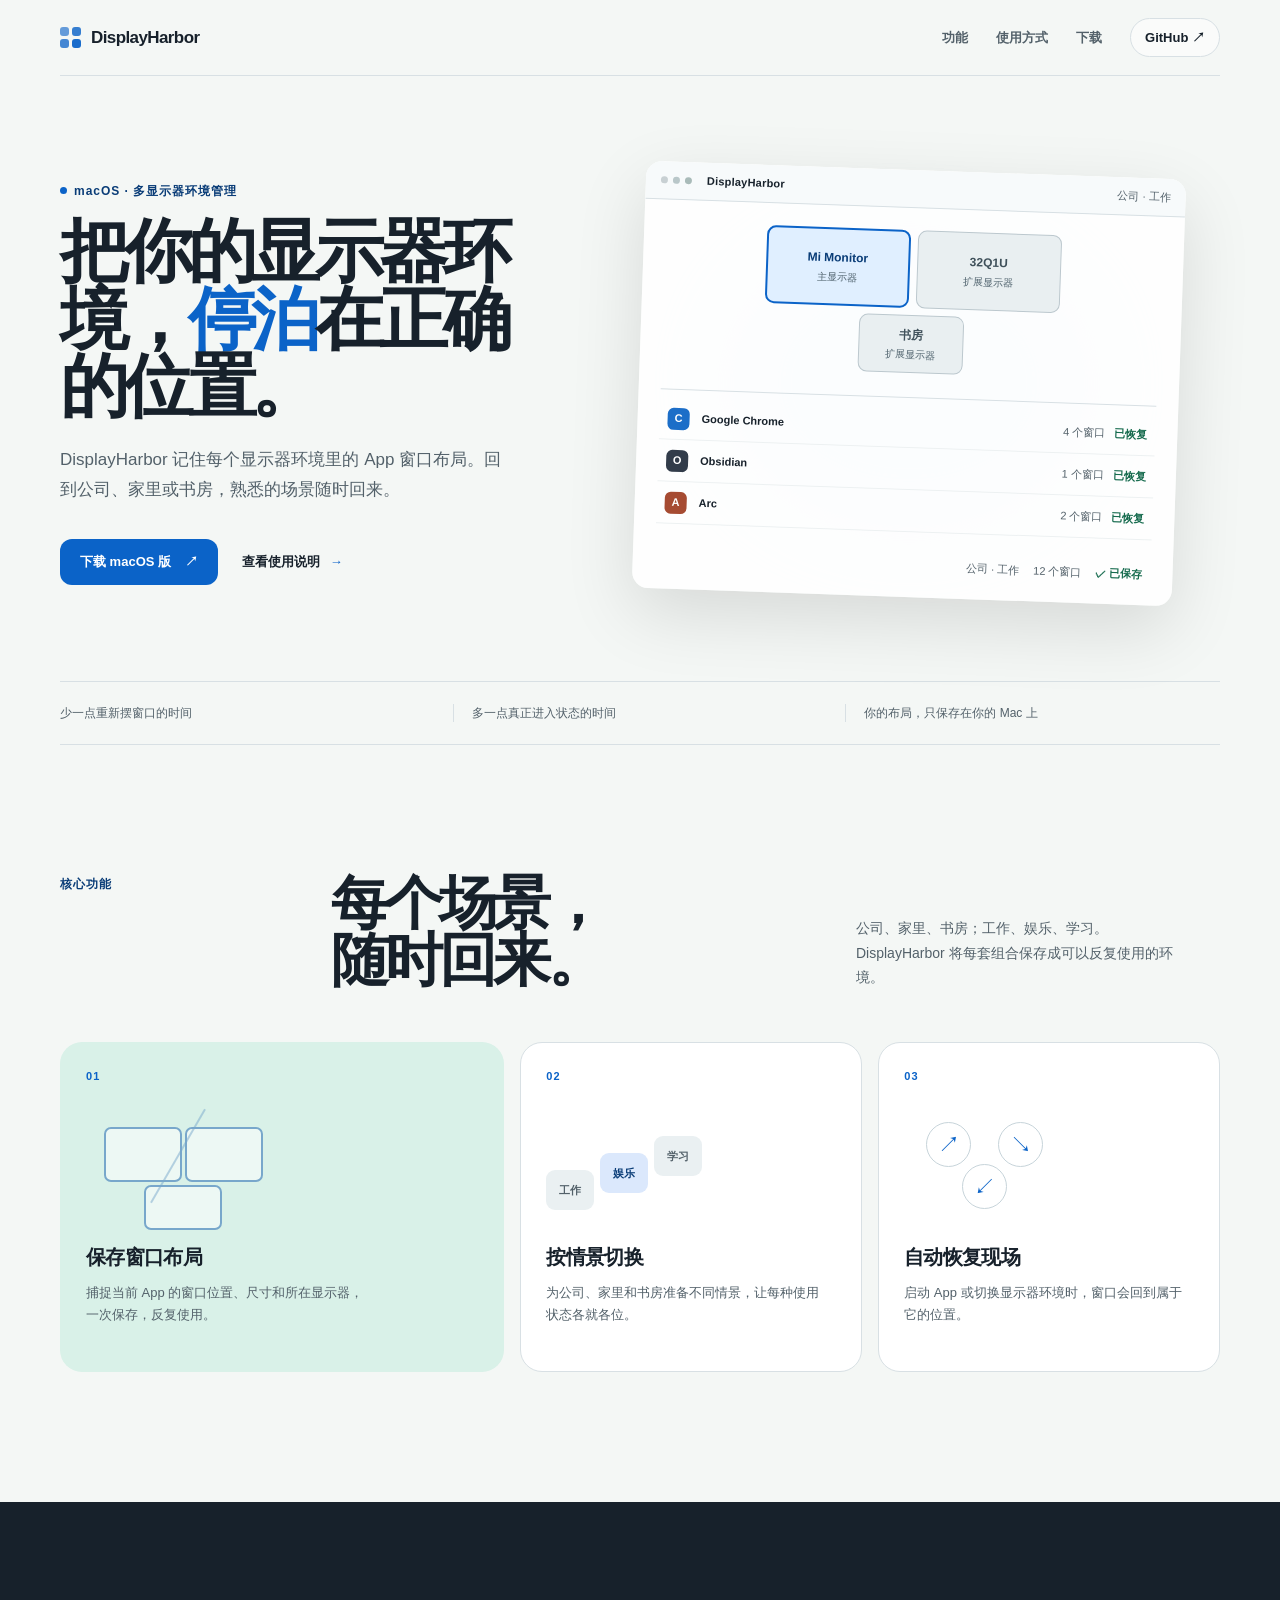
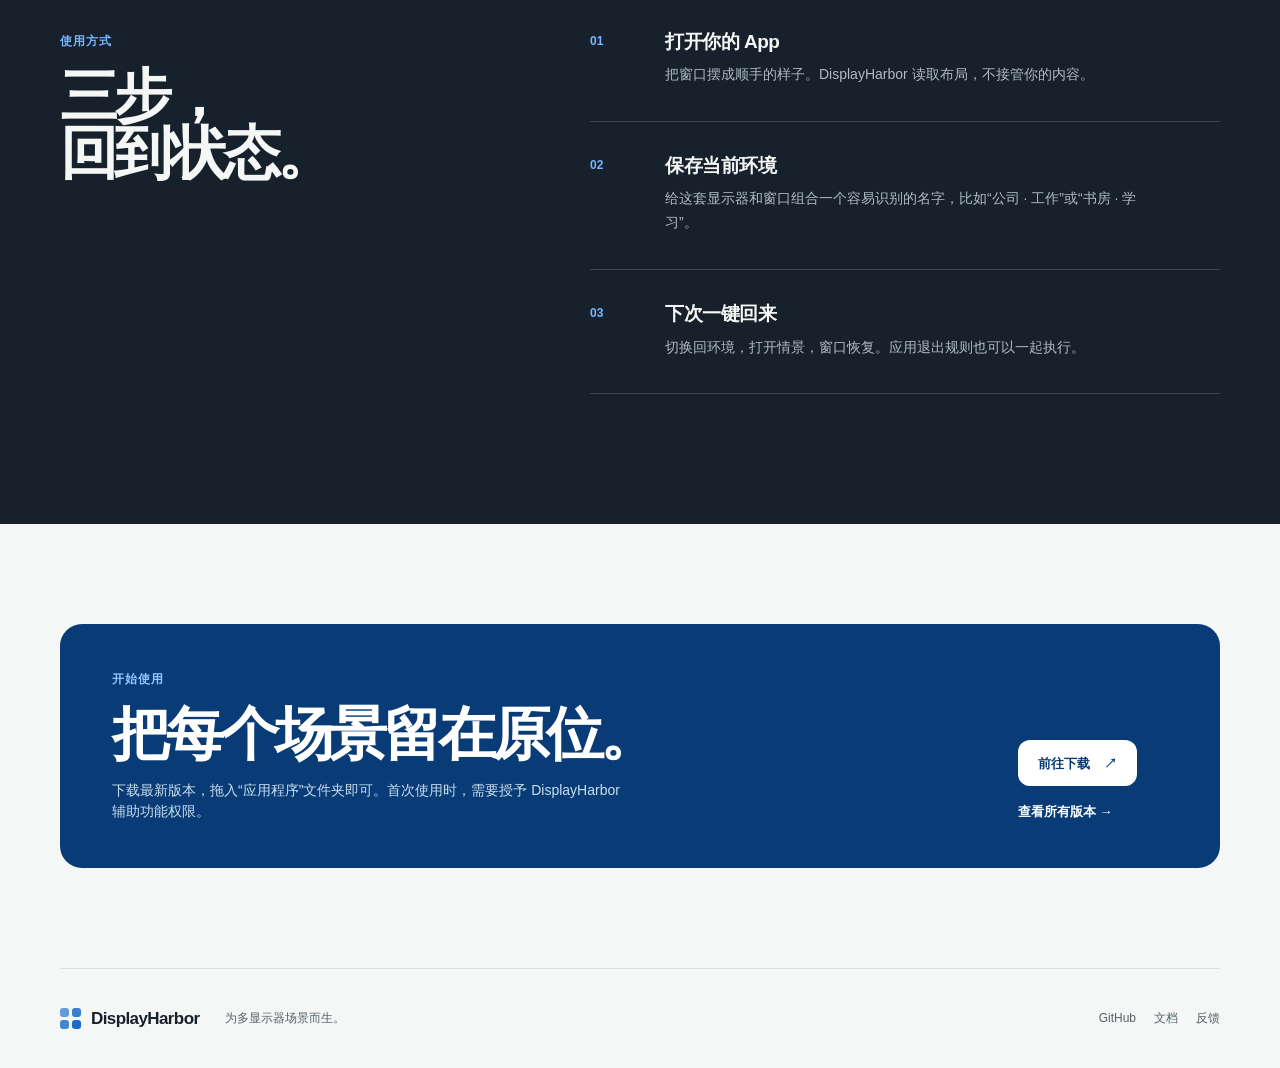
==== docs/index.html @ 487dbcd3 "feat: add DisplayHarbor product page Add the public landing page and GitHub Pages workflow for prese" ====
<!doctype html>
<html lang="zh-CN">
<head>
  <meta charset="utf-8">
  <meta name="viewport" content="width=device-width, initial-scale=1">
  <meta name="description" content="DisplayHarbor：为不同的多显示器环境保存、切换和恢复 App 窗口布局。">
  <title>DisplayHarbor — 多显示器窗口环境管理</title>
  <link rel="stylesheet" href="styles.css">
</head>
<body>
  <header class="site-header shell">
    <a class="brand" href="#top" aria-label="DisplayHarbor 首页">
      <span class="brand-mark" aria-hidden="true"><i></i><i></i><i></i><i></i></span>
      <span>DisplayHarbor</span>
    </a>
    <nav class="nav" aria-label="主导航">
      <a href="#features">功能</a>
      <a href="#how-it-works">使用方式</a>
      <a href="#download">下载</a>
      <a class="nav-github" href="https://github.com/mitaraifail/displayharbor" target="_blank" rel="noreferrer">GitHub ↗</a>
    </nav>
  </header>

  <main id="top">
    <section class="hero shell">
      <div class="hero-copy">
        <p class="eyebrow"><span class="eyebrow-dot"></span>macOS · 多显示器环境管理</p>
        <h1>把你的显示器环境，<em>停泊</em>在正确的位置。</h1>
        <p class="hero-lede">DisplayHarbor 记住每个显示器环境里的 App 窗口布局。回到公司、家里或书房，熟悉的场景随时回来。</p>
        <div class="hero-actions">
          <a class="button button-primary" href="https://github.com/mitaraifail/displayharbor/releases/latest" target="_blank" rel="noreferrer">下载 macOS 版 <span>↗</span></a>
          <a class="text-link" href="https://github.com/mitaraifail/displayharbor/blob/main/README.zh-CN.md" target="_blank" rel="noreferrer">查看使用说明 <span>→</span></a>
        </div>
      </div>

      <div class="hero-visual" aria-label="DisplayHarbor 多显示器布局示意图">
        <div class="visual-glow"></div>
        <div class="workspace-window">
          <div class="window-bar"><span></span><span></span><span></span><b>DisplayHarbor</b><small>公司 · 工作</small></div>
          <div class="workspace-body">
            <div class="display-map">
              <div class="display display-main active"><span>Mi Monitor</span><small>主显示器</small></div>
              <div class="display display-right"><span>32Q1U</span><small>扩展显示器</small></div>
              <div class="display display-bottom"><span>书房</span><small>扩展显示器</small></div>
            </div>
            <div class="layout-list">
              <div class="layout-row"><span class="app-icon blue">C</span><b>Google Chrome</b><span>4 个窗口</span><i>已恢复</i></div>
              <div class="layout-row"><span class="app-icon dark">O</span><b>Obsidian</b><span>1 个窗口</span><i>已恢复</i></div>
              <div class="layout-row"><span class="app-icon warm">A</span><b>Arc</b><span>2 个窗口</span><i>已恢复</i></div>
            </div>
            <div class="visual-caption"><span>公司 · 工作</span><span>12 个窗口</span><span class="caption-check">✓ 已保存</span></div>
          </div>
        </div>
      </div>
    </section>

    <section class="signal-strip shell" aria-label="产品特性概览">
      <span>少一点重新摆窗口的时间</span>
      <span>多一点真正进入状态的时间</span>
      <span>你的布局，只保存在你的 Mac 上</span>
    </section>

    <section class="section shell" id="features">
      <div class="section-intro">
        <p class="eyebrow">核心功能</p>
        <h2>每个场景，<br>随时回来。</h2>
        <p>公司、家里、书房；工作、娱乐、学习。DisplayHarbor 将每套组合保存成可以反复使用的环境。</p>
      </div>
      <div class="feature-grid">
        <article class="feature feature-wide">
          <div class="feature-number">01</div>
          <div class="feature-art art-layout"><span></span><span></span><span></span><i></i></div>
          <h3>保存窗口布局</h3>
          <p>捕捉当前 App 的窗口位置、尺寸和所在显示器，一次保存，反复使用。</p>
        </article>
        <article class="feature">
          <div class="feature-number">02</div>
          <div class="feature-art art-scenarios"><b>工作</b><b>娱乐</b><b>学习</b></div>
          <h3>按情景切换</h3>
          <p>为公司、家里和书房准备不同情景，让每种使用状态各就各位。</p>
        </article>
        <article class="feature">
          <div class="feature-number">03</div>
          <div class="feature-art art-restore"><span>↗</span><span>↘</span><span>↙</span></div>
          <h3>自动恢复现场</h3>
          <p>启动 App 或切换显示器环境时，窗口会回到属于它的位置。</p>
        </article>
      </div>
    </section>

    <section class="section process-section" id="how-it-works">
      <div class="shell process-grid">
        <div>
          <p class="eyebrow">使用方式</p>
          <h2>三步，<br>回到状态。</h2>
        </div>
        <ol class="steps">
          <li><span>01</span><div><h3>打开你的 App</h3><p>把窗口摆成顺手的样子。DisplayHarbor 读取布局，不接管你的内容。</p></div></li>
          <li><span>02</span><div><h3>保存当前环境</h3><p>给这套显示器和窗口组合一个容易识别的名字，比如“公司 · 工作”或“书房 · 学习”。</p></div></li>
          <li><span>03</span><div><h3>下次一键回来</h3><p>切换回环境，打开情景，窗口恢复。应用退出规则也可以一起执行。</p></div></li>
        </ol>
      </div>
    </section>

    <section class="download shell" id="download">
      <div class="download-panel">
        <div>
          <p class="eyebrow">开始使用</p>
          <h2>把每个场景留在原位。</h2>
          <p>下载最新版本，拖入“应用程序”文件夹即可。首次使用时，需要授予 DisplayHarbor 辅助功能权限。</p>
        </div>
        <div class="download-actions">
          <a class="button button-primary" href="https://github.com/mitaraifail/displayharbor/releases/latest" target="_blank" rel="noreferrer">前往下载 <span>↗</span></a>
          <a class="text-link light-link" href="https://github.com/mitaraifail/displayharbor/releases" target="_blank" rel="noreferrer">查看所有版本 →</a>
        </div>
      </div>
    </section>
  </main>

  <footer class="footer shell">
    <div class="brand footer-brand"><span class="brand-mark" aria-hidden="true"><i></i><i></i><i></i><i></i></span><span>DisplayHarbor</span></div>
    <p>为多显示器场景而生。</p>
    <div class="footer-links"><a href="https://github.com/mitaraifail/displayharbor" target="_blank" rel="noreferrer">GitHub</a><a href="https://github.com/mitaraifail/displayharbor/blob/main/README.zh-CN.md" target="_blank" rel="noreferrer">文档</a><a href="https://github.com/mitaraifail/displayharbor/issues" target="_blank" rel="noreferrer">反馈</a></div>
  </footer>
</body>
</html>
---- docs/styles.css ----
:root {
  --ink: #17212b;
  --muted: #53616a;
  --line: #d8e0e4;
  --paper: #f4f7f5;
  --panel: #ffffff;
  --blue: #0b63c8;
  --blue-dark: #093c77;
  --mint: #d9f1e8;
  --warm: #f7e7ce;
  --shadow: 0 24px 70px rgba(0, 0, 0, .12);
  --radius: 22px;
}

* { box-sizing: border-box; }
html { scroll-behavior: smooth; }
body { margin: 0; color: var(--ink); background: var(--paper); font-family: -apple-system, BlinkMacSystemFont, "SF Pro Display", "Helvetica Neue", Arial, sans-serif; line-height: 1.5; }
a { color: inherit; text-decoration: none; }
.shell { width: min(1160px, calc(100% - 48px)); margin: 0 auto; }
.site-header { display: flex; align-items: center; justify-content: space-between; min-height: 76px; border-bottom: 1px solid var(--line); }
.brand { display: inline-flex; align-items: center; gap: 10px; font-size: 17px; font-weight: 740; letter-spacing: -.035em; }
.brand-mark { display: grid; grid-template-columns: repeat(2, 9px); grid-template-rows: repeat(2, 9px); gap: 3px; width: 21px; height: 21px; }
.brand-mark i { display: block; border-radius: 3px; background: var(--blue); }
.brand-mark i:nth-child(1) { opacity: .62; }
.brand-mark i:nth-child(2) { opacity: .82; }
.brand-mark i:nth-child(3) { opacity: .76; }
.brand-mark i:nth-child(4) { opacity: .94; }
.nav { display: flex; gap: 28px; align-items: center; color: var(--muted); font-size: 13px; font-weight: 600; }
.nav a { transition: color .18s ease; }
.nav a:hover, .footer a:hover { color: var(--blue); }
.nav-github { color: var(--ink); padding: 9px 14px; border: 1px solid var(--line); border-radius: 999px; background: rgba(255,255,255,.55); }
.hero { display: grid; grid-template-columns: .86fr 1.14fr; gap: 70px; align-items: center; padding: 94px 0 84px; }
.eyebrow { margin: 0 0 18px; color: var(--blue-dark); font-size: 12px; font-weight: 800; letter-spacing: .08em; }
.eyebrow-dot { display: inline-block; width: 7px; height: 7px; margin-right: 7px; border-radius: 50%; background: var(--blue); vertical-align: 1px; }
h1, h2, h3, p { margin-top: 0; }
h1 { max-width: 520px; margin-bottom: 24px; font-size: clamp(44px, 5.4vw, 76px); line-height: .98; letter-spacing: -.075em; font-weight: 760; }
h1 em { color: var(--blue); font-style: normal; }
.hero-lede { max-width: 450px; color: var(--muted); font-size: 17px; line-height: 1.75; }
.hero-actions { display: flex; align-items: center; gap: 24px; margin-top: 34px; }
.button { display: inline-flex; justify-content: center; align-items: center; gap: 14px; min-height: 46px; padding: 0 20px; border-radius: 12px; font-size: 13px; font-weight: 760; transition: transform .18s ease, box-shadow .18s ease, background .18s ease; }
.button:hover { transform: translateY(-2px); box-shadow: 0 10px 22px rgba(0, 0, 0, .16); }
.button-primary { color: #fff; background: var(--blue); }
.button-primary:hover { background: var(--blue-dark); }
.text-link { color: var(--ink); font-size: 13px; font-weight: 700; }
.text-link span { color: var(--blue); margin-left: 6px; }
.hero-visual { position: relative; min-height: 410px; display: flex; align-items: center; justify-content: center; }
.visual-glow { position: absolute; width: 360px; height: 290px; border-radius: 50%; background: #dceaf7; filter: blur(35px); opacity: .75; }
.workspace-window { position: relative; z-index: 1; width: min(540px, 100%); overflow: hidden; border-radius: 16px; background: rgba(255,255,255,.88); box-shadow: var(--shadow); transform: rotate(2deg); }
.window-bar { display: flex; align-items: center; gap: 5px; min-height: 38px; padding: 10px 15px; border-bottom: 1px solid var(--line); background: #f7fafb; }
.window-bar > span { width: 7px; height: 7px; border-radius: 50%; background: #c8d0d3; }
.window-bar > span:nth-child(2) { background: #b9c7c9; }.window-bar > span:nth-child(3) { background: #a9bbb9; }
.window-bar b { margin-left: 10px; font-size: 11px; letter-spacing: .02em; }.window-bar small { margin-left: auto; color: var(--muted); font-size: 11px; }
.workspace-body { padding: 22px; }.display-map { display: grid; grid-template-columns: 1fr 1fr; grid-template-rows: 78px 58px; gap: 7px; width: 295px; margin: 0 auto 24px; }
.display { display: flex; flex-direction: column; justify-content: center; align-items: center; padding: 8px; border: 1px solid #bcc8ce; border-radius: 9px; background: #e9eff1; color: #3f505a; font-size: 12px; font-weight: 700; }.display small { margin-top: 3px; color: #4f626d; font-size: 10px; font-weight: 500; }.display.active { border: 2px solid var(--blue); background: #e0efff; color: var(--blue-dark); }.display-bottom { grid-column: 1 / span 2; width: 105px; justify-self: center; }
.layout-list { padding-top: 8px; border-top: 1px solid var(--line); }.layout-row { display: grid; grid-template-columns: 25px 1fr auto auto; gap: 9px; align-items: center; min-height: 42px; padding: 8px; border-bottom: 1px solid #edf1f2; font-size: 11px; }.layout-row > span:not(.app-icon) { color: var(--muted); }.layout-row i { color: #166b4e; font-size: 11px; font-style: normal; font-weight: 700; }.app-icon { display: grid; place-items: center; width: 22px; height: 22px; border-radius: 6px; color: #fff; font-size: 11px; font-weight: 800; }.app-icon.blue { background: #1c6ec8; }.app-icon.dark { background: #323c4a; }.app-icon.warm { background: #a64b32; }
.visual-caption { display: flex; justify-content: flex-end; gap: 14px; margin-top: 14px; padding: 12px 8px 0; color: var(--muted); font-size: 11px; }.caption-check { color: #166b4e; font-weight: 700; }
.signal-strip { display: grid; grid-template-columns: repeat(3, 1fr); gap: 18px; padding: 22px 0; border-top: 1px solid var(--line); border-bottom: 1px solid var(--line); color: var(--muted); font-size: 12px; }.signal-strip span + span { padding-left: 18px; border-left: 1px solid var(--line); }
.section { padding: 130px 0; }.section-intro { display: grid; grid-template-columns: .65fr 1.35fr 1fr; gap: 34px; align-items: end; margin-bottom: 52px; }.section-intro .eyebrow { align-self: start; }.section h2, .download h2 { margin-bottom: 0; font-size: clamp(34px, 4.5vw, 58px); line-height: 1; letter-spacing: -.065em; text-wrap: balance; }.section-intro > p:last-child { max-width: 330px; margin: 0; color: var(--muted); font-size: 14px; line-height: 1.75; }
.feature-grid { display: grid; grid-template-columns: 1.3fr 1fr 1fr; gap: 16px; }.feature { min-height: 330px; padding: 25px; border: 1px solid var(--line); border-radius: var(--radius); background: var(--panel); }.feature-wide { background: var(--mint); border-color: transparent; }.feature-number { color: var(--blue); font-size: 11px; font-weight: 800; letter-spacing: .1em; }.feature h3 { margin: 32px 0 10px; font-size: 20px; letter-spacing: -.035em; }.feature p { max-width: 280px; margin: 0; color: var(--muted); font-size: 13px; line-height: 1.7; }.feature-art { position: relative; height: 108px; margin-top: 18px; }.art-layout span { position: absolute; display: block; width: 78px; height: 55px; border: 2px solid #78a7cb; border-radius: 7px; background: rgba(255,255,255,.55); }.art-layout span:nth-child(1) { left: 18px; top: 25px; }.art-layout span:nth-child(2) { left: 99px; top: 25px; }.art-layout span:nth-child(3) { left: 58px; top: 83px; width: 78px; height: 45px; }.art-layout i { position: absolute; left: 91px; top: 0; width: 2px; height: 108px; background: #78a7cb; transform: rotate(30deg); opacity: .5; }.art-scenarios { display: flex; align-items: end; gap: 6px; }.art-scenarios b { padding: 12px 13px; border-radius: 9px; background: #eaf0f2; color: var(--muted); font-size: 11px; }.art-scenarios b:nth-child(2) { margin-bottom: 17px; background: #dbe8fc; color: var(--blue-dark); }.art-scenarios b:nth-child(3) { margin-bottom: 34px; }.art-restore span { position: absolute; display: grid; place-items: center; width: 45px; height: 45px; border: 1px solid #c7d4da; border-radius: 50%; color: var(--blue); font-size: 22px; }.art-restore span:nth-child(1) { left: 22px; top: 20px; }.art-restore span:nth-child(2) { left: 94px; top: 20px; }.art-restore span:nth-child(3) { left: 58px; top: 62px; }
.process-section { background: var(--ink); color: #f4f7f5; }.process-grid { display: grid; grid-template-columns: .8fr 1.2fr; gap: 110px; }.process-section .eyebrow { color: #75b6ff; }.steps { margin: 0; padding: 0; list-style: none; }.steps li { display: grid; grid-template-columns: 50px 1fr; gap: 25px; padding: 0 0 34px; margin-bottom: 34px; border-bottom: 1px solid rgba(255,255,255,.16); }.steps li:last-child { margin-bottom: 0; }.steps li > span { color: #75b6ff; font-size: 12px; font-weight: 800; }.steps h3 { margin: -4px 0 7px; font-size: 19px; letter-spacing: -.025em; }.steps p { max-width: 480px; margin: 0; color: #aebac0; font-size: 14px; line-height: 1.7; }
.download { padding: 100px 0; }.download-panel { display: flex; justify-content: space-between; align-items: end; gap: 40px; padding: 46px 52px; border-radius: var(--radius); background: var(--blue-dark); color: #fff; }.download .eyebrow { color: #91c7ff; }.download h2 { margin-bottom: 16px; }.download-panel p:not(.eyebrow) { max-width: 520px; margin-bottom: 0; color: #c9deee; font-size: 14px; }.download-actions { display: flex; flex-direction: column; align-items: flex-start; gap: 16px; min-width: 150px; }.download .button-primary { color: var(--blue-dark); background: #fff; }.download .button-primary:hover { background: #e9f4ff; }.light-link { color: #fff; white-space: nowrap; }
.footer { display: flex; align-items: center; gap: 26px; min-height: 100px; border-top: 1px solid var(--line); color: var(--muted); font-size: 12px; }.footer-brand { color: var(--ink); }.footer p { margin: 0; }.footer-links { display: flex; gap: 18px; margin-left: auto; }
@media (max-width: 850px) { .hero { grid-template-columns: 1fr; gap: 45px; padding-top: 64px; }.hero-copy { max-width: 640px; }.hero-visual { min-height: 350px; }.section-intro, .process-grid { grid-template-columns: 1fr; gap: 22px; }.feature-grid { grid-template-columns: 1fr 1fr; }.feature-wide { grid-column: 1 / -1; }.download-panel { align-items: flex-start; flex-direction: column; }.download-actions { flex-direction: row; align-items: center; } }
@media (max-width: 580px) { .shell { width: min(100% - 32px, 1160px); }.site-header { min-height: 66px; }.nav { gap: 12px; font-size: 11px; }.nav a:nth-child(-n+2) { display: none; }.nav-github { padding: 7px 10px; }.hero { padding: 56px 0 64px; }.hero-lede { font-size: 15px; }.hero-actions { align-items: flex-start; flex-direction: column; gap: 18px; }.hero-visual { min-height: 300px; }.workspace-window { transform: rotate(0); }.workspace-body { padding: 14px; }.display-map { width: 245px; }.visual-caption { align-self: center; justify-content: center; flex-wrap: wrap; margin-top: 14px; }.signal-strip { grid-template-columns: 1fr; gap: 11px; }.signal-strip span + span { padding: 0; border: 0; }.section { padding: 82px 0; }.section-intro { margin-bottom: 34px; }.feature-grid { grid-template-columns: 1fr; }.feature-wide { grid-column: auto; }.feature { min-height: 290px; }.download { padding: 64px 0; }.download-panel { padding: 30px 24px; }.download-actions { align-items: flex-start; flex-direction: column; }.footer { align-items: flex-start; flex-direction: column; gap: 10px; padding: 28px 0; }.footer-links { margin-left: 0; } }
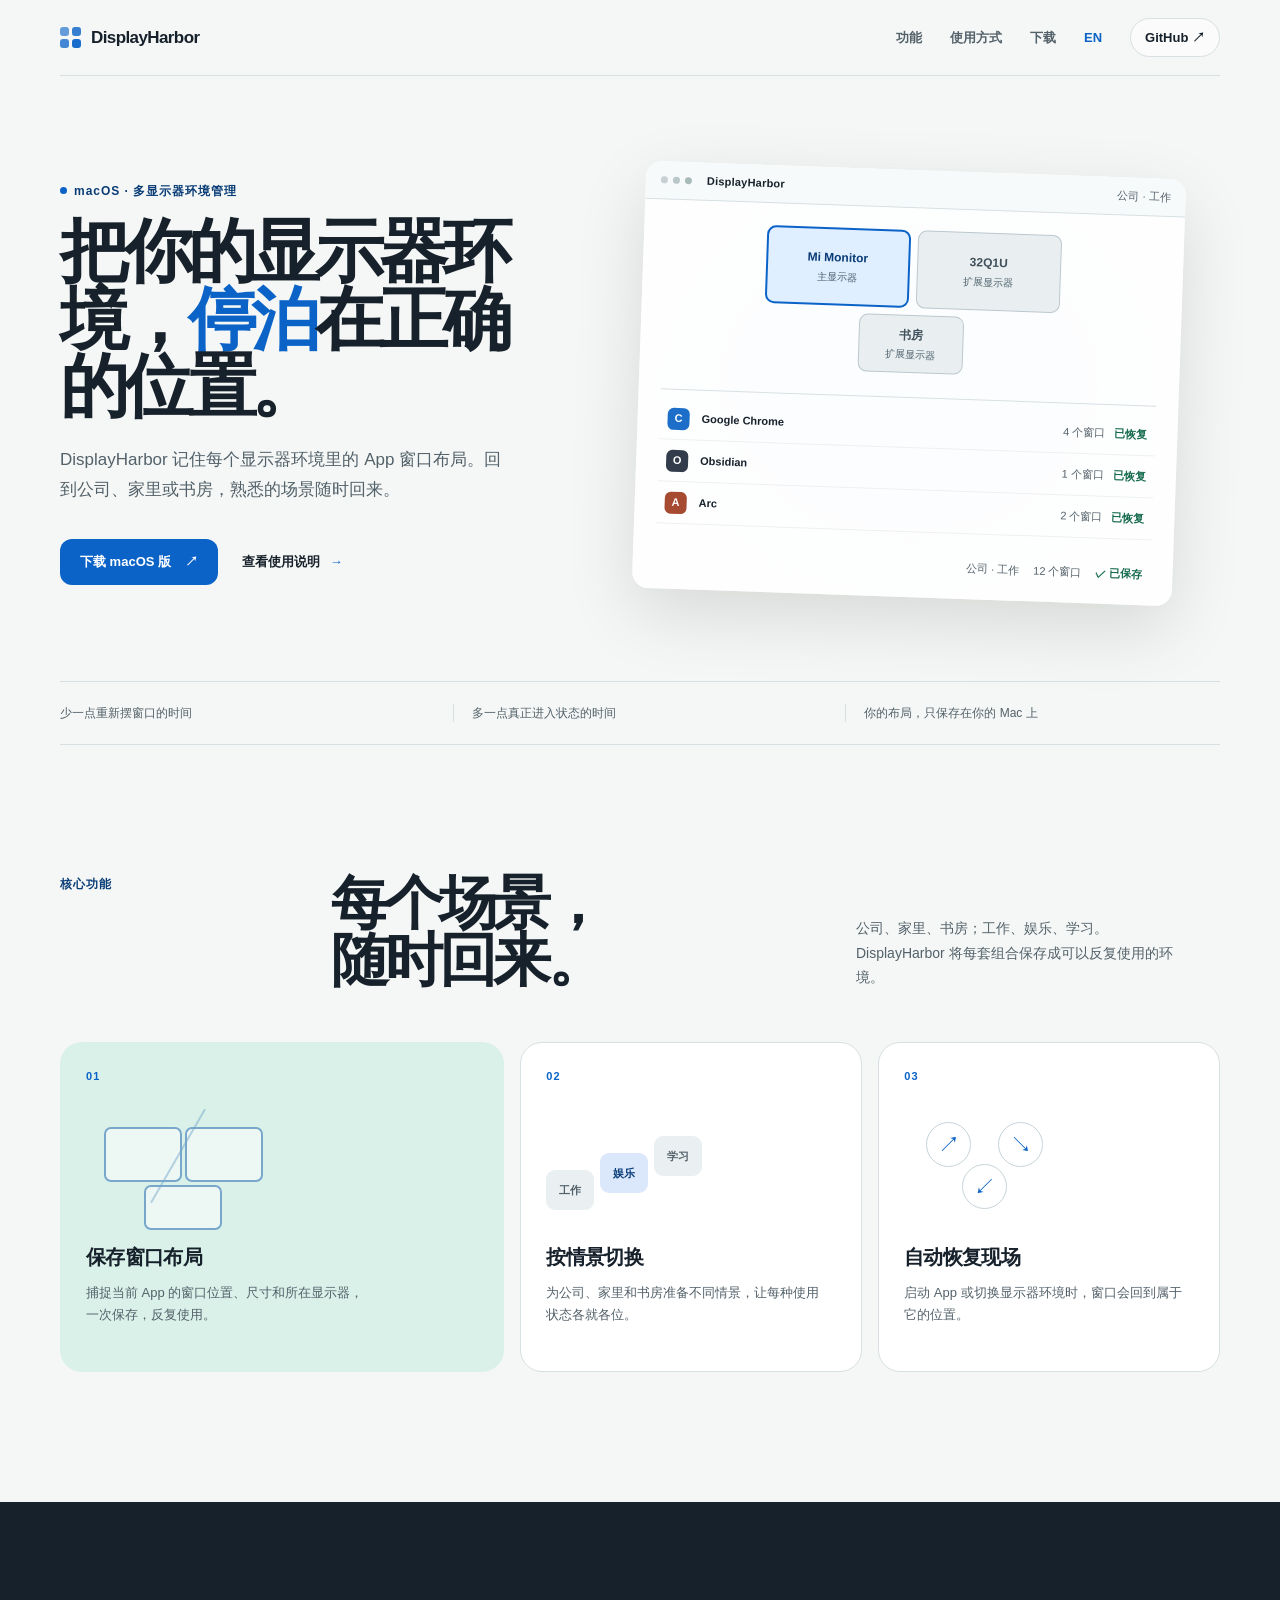
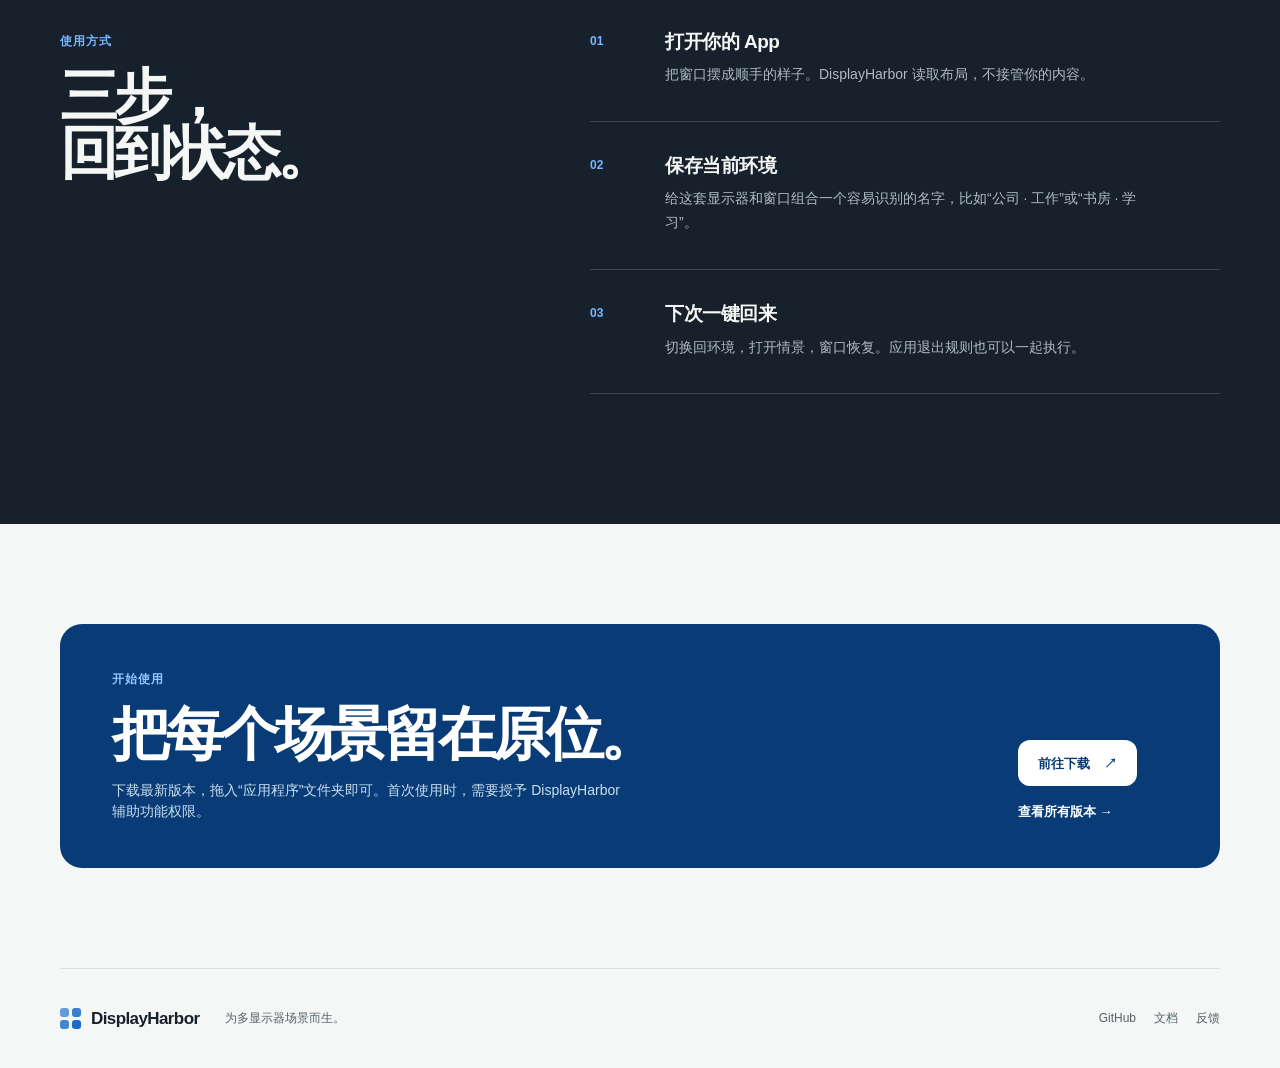
==== commit 7936fb42: "Initial commit" ====
--- a/docs/index.html
+++ b/docs/index.html
@@ -17,6 +17,7 @@
       <a href="#features">功能</a>
       <a href="#how-it-works">使用方式</a>
       <a href="#download">下载</a>
+      <a class="nav-language" href="en/">EN</a>
       <a class="nav-github" href="https://github.com/mitaraifail/displayharbor" target="_blank" rel="noreferrer">GitHub ↗</a>
     </nav>
   </header>
--- a/docs/styles.css
+++ b/docs/styles.css
@@ -28,6 +28,7 @@
 .nav { display: flex; gap: 28px; align-items: center; color: var(--muted); font-size: 13px; font-weight: 600; }
 .nav a { transition: color .18s ease; }
 .nav a:hover, .footer a:hover { color: var(--blue); }
+.nav-language { color: var(--blue); }
 .nav-github { color: var(--ink); padding: 9px 14px; border: 1px solid var(--line); border-radius: 999px; background: rgba(255,255,255,.55); }
 .hero { display: grid; grid-template-columns: .86fr 1.14fr; gap: 70px; align-items: center; padding: 94px 0 84px; }
 .eyebrow { margin: 0 0 18px; color: var(--blue-dark); font-size: 12px; font-weight: 800; letter-spacing: .08em; }
@@ -60,5 +61,7 @@
 .process-section { background: var(--ink); color: #f4f7f5; }.process-grid { display: grid; grid-template-columns: .8fr 1.2fr; gap: 110px; }.process-section .eyebrow { color: #75b6ff; }.steps { margin: 0; padding: 0; list-style: none; }.steps li { display: grid; grid-template-columns: 50px 1fr; gap: 25px; padding: 0 0 34px; margin-bottom: 34px; border-bottom: 1px solid rgba(255,255,255,.16); }.steps li:last-child { margin-bottom: 0; }.steps li > span { color: #75b6ff; font-size: 12px; font-weight: 800; }.steps h3 { margin: -4px 0 7px; font-size: 19px; letter-spacing: -.025em; }.steps p { max-width: 480px; margin: 0; color: #aebac0; font-size: 14px; line-height: 1.7; }
 .download { padding: 100px 0; }.download-panel { display: flex; justify-content: space-between; align-items: end; gap: 40px; padding: 46px 52px; border-radius: var(--radius); background: var(--blue-dark); color: #fff; }.download .eyebrow { color: #91c7ff; }.download h2 { margin-bottom: 16px; }.download-panel p:not(.eyebrow) { max-width: 520px; margin-bottom: 0; color: #c9deee; font-size: 14px; }.download-actions { display: flex; flex-direction: column; align-items: flex-start; gap: 16px; min-width: 150px; }.download .button-primary { color: var(--blue-dark); background: #fff; }.download .button-primary:hover { background: #e9f4ff; }.light-link { color: #fff; white-space: nowrap; }
 .footer { display: flex; align-items: center; gap: 26px; min-height: 100px; border-top: 1px solid var(--line); color: var(--muted); font-size: 12px; }.footer-brand { color: var(--ink); }.footer p { margin: 0; }.footer-links { display: flex; gap: 18px; margin-left: auto; }
+html[lang="en"] .eyebrow { letter-spacing: .06em; }
+html[lang="en"] h1, html[lang="en"] .section h2, html[lang="en"] .download h2 { letter-spacing: -.04em; }
 @media (max-width: 850px) { .hero { grid-template-columns: 1fr; gap: 45px; padding-top: 64px; }.hero-copy { max-width: 640px; }.hero-visual { min-height: 350px; }.section-intro, .process-grid { grid-template-columns: 1fr; gap: 22px; }.feature-grid { grid-template-columns: 1fr 1fr; }.feature-wide { grid-column: 1 / -1; }.download-panel { align-items: flex-start; flex-direction: column; }.download-actions { flex-direction: row; align-items: center; } }
 @media (max-width: 580px) { .shell { width: min(100% - 32px, 1160px); }.site-header { min-height: 66px; }.nav { gap: 12px; font-size: 11px; }.nav a:nth-child(-n+2) { display: none; }.nav-github { padding: 7px 10px; }.hero { padding: 56px 0 64px; }.hero-lede { font-size: 15px; }.hero-actions { align-items: flex-start; flex-direction: column; gap: 18px; }.hero-visual { min-height: 300px; }.workspace-window { transform: rotate(0); }.workspace-body { padding: 14px; }.display-map { width: 245px; }.visual-caption { align-self: center; justify-content: center; flex-wrap: wrap; margin-top: 14px; }.signal-strip { grid-template-columns: 1fr; gap: 11px; }.signal-strip span + span { padding: 0; border: 0; }.section { padding: 82px 0; }.section-intro { margin-bottom: 34px; }.feature-grid { grid-template-columns: 1fr; }.feature-wide { grid-column: auto; }.feature { min-height: 290px; }.download { padding: 64px 0; }.download-panel { padding: 30px 24px; }.download-actions { align-items: flex-start; flex-direction: column; }.footer { align-items: flex-start; flex-direction: column; gap: 10px; padding: 28px 0; }.footer-links { margin-left: 0; } }
